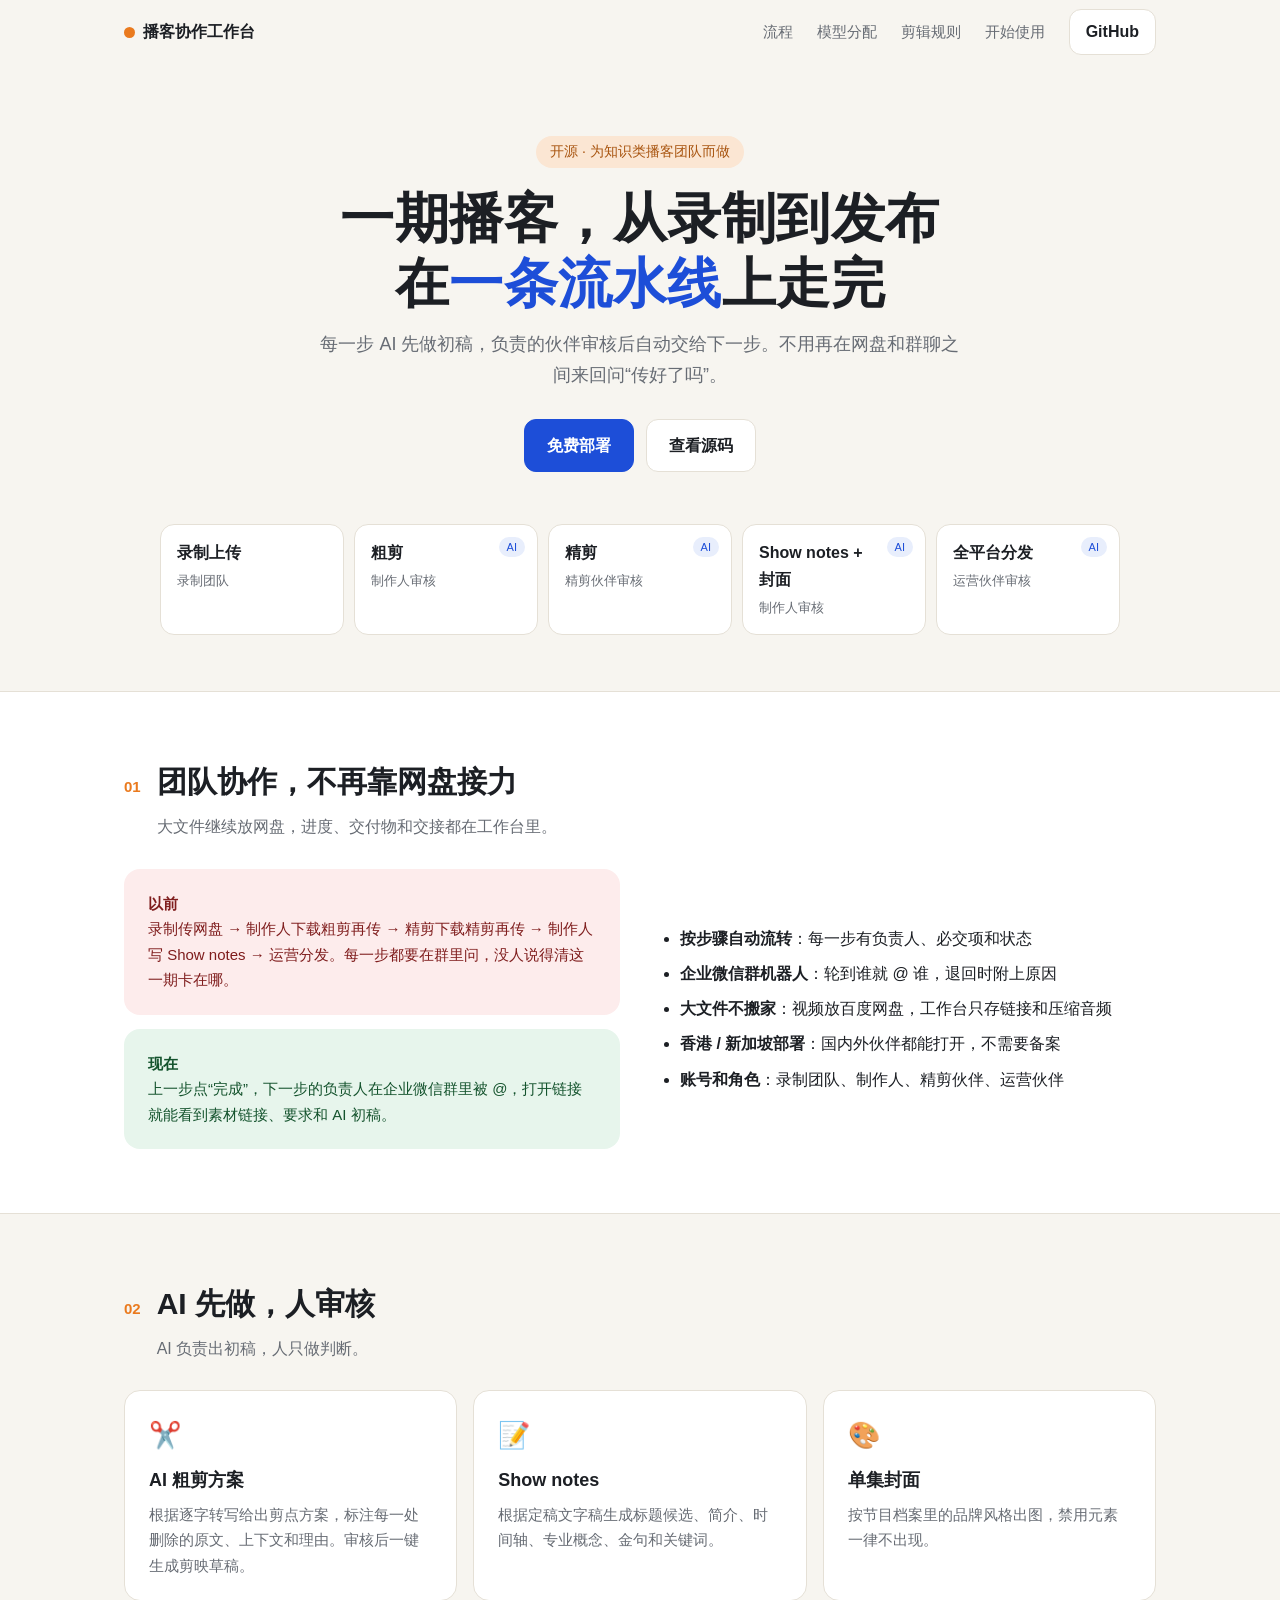
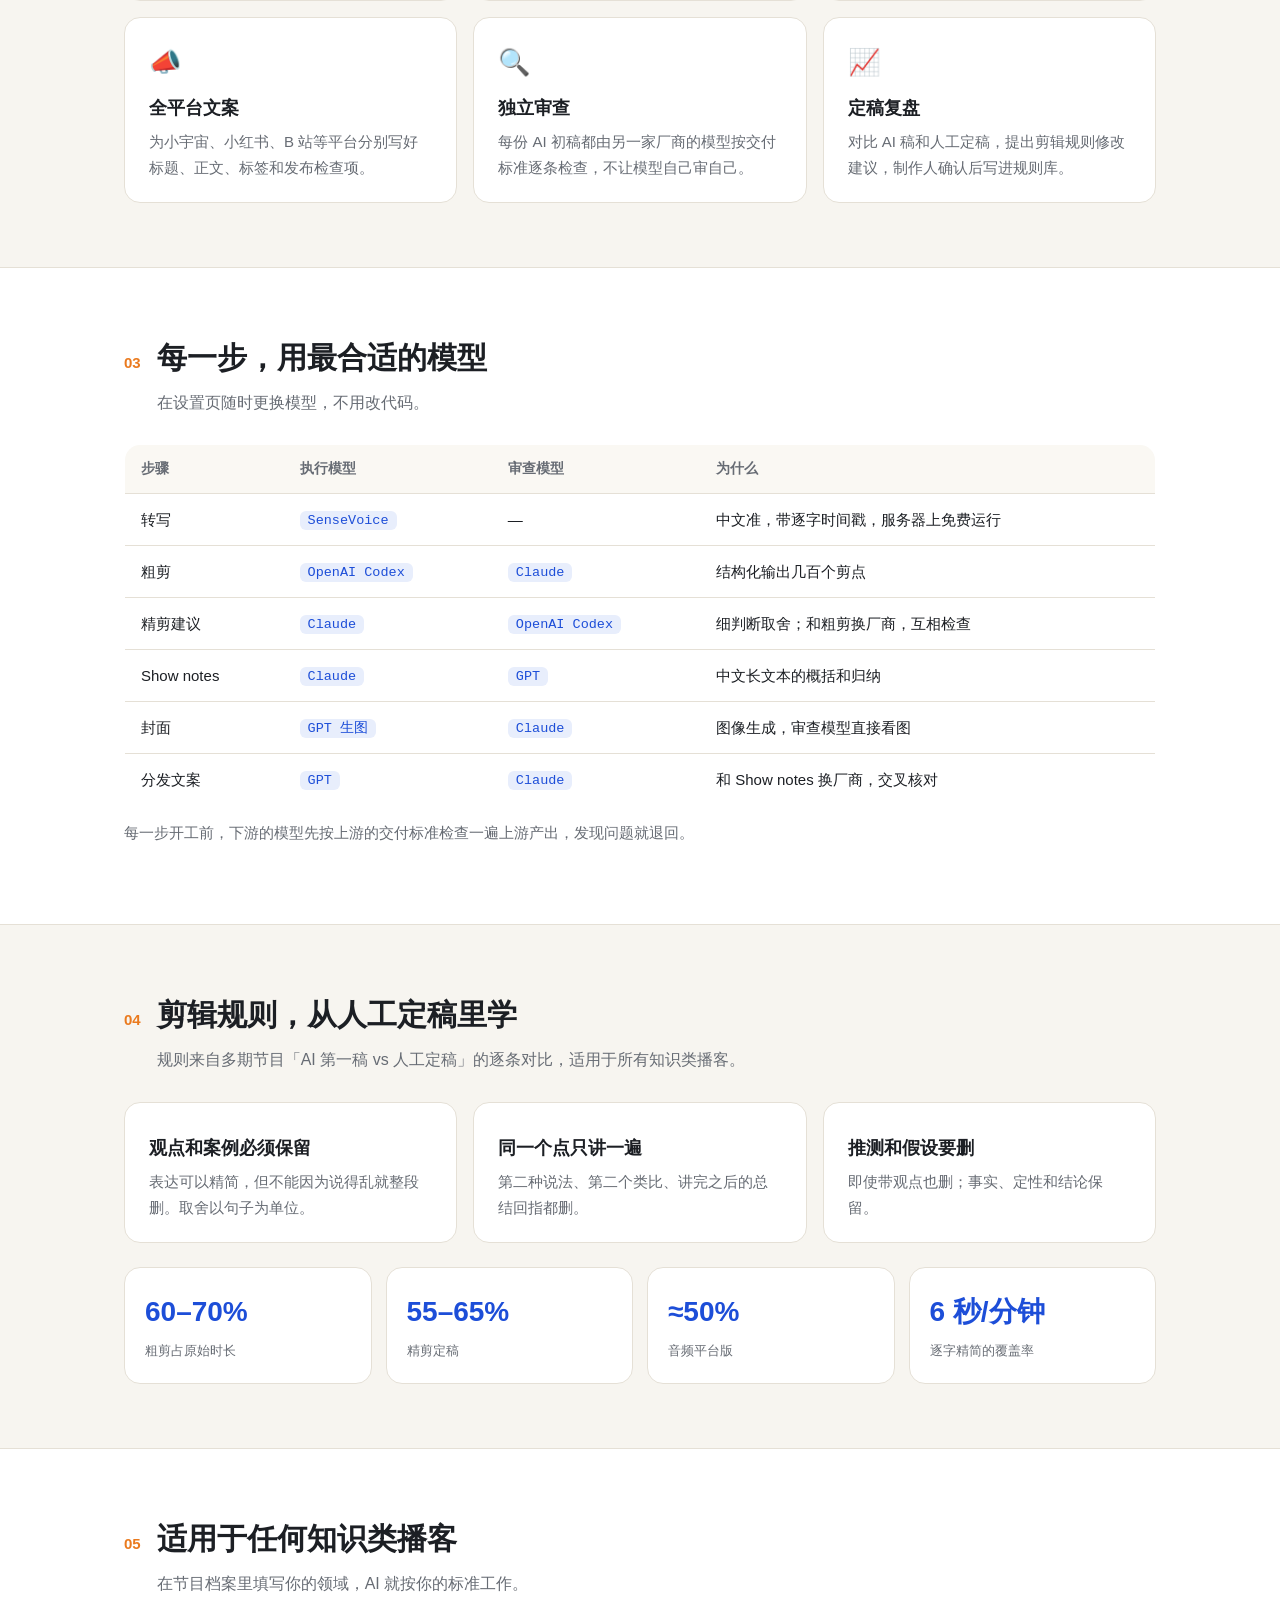
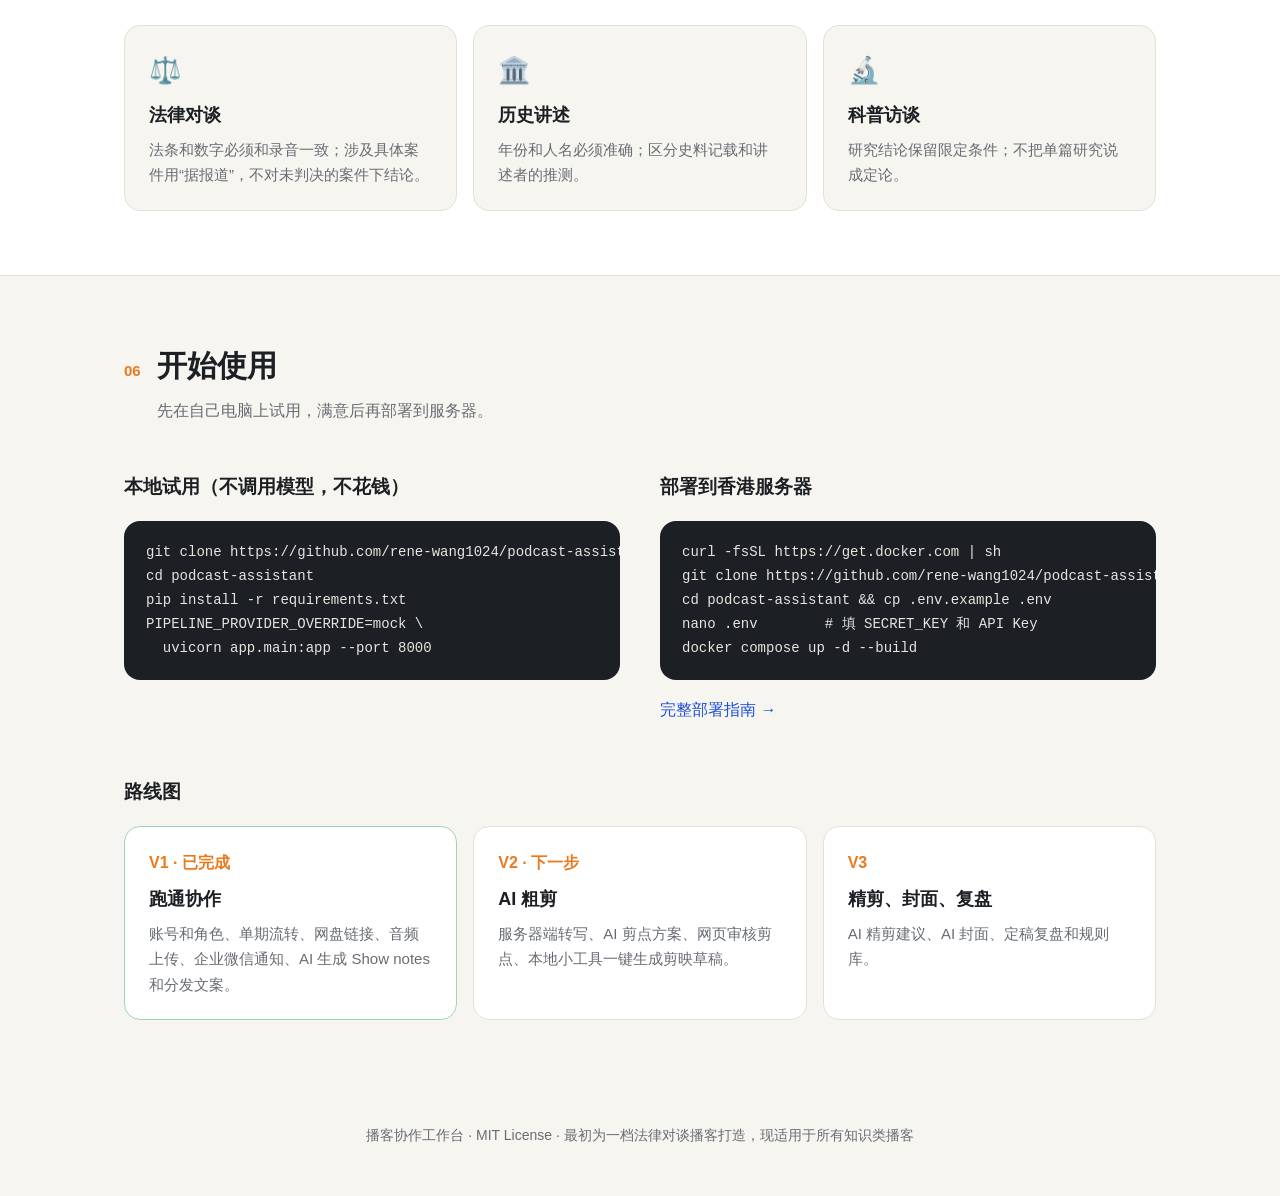
==== docs/index.html @ 6d626d07 "V1：知识类播客团队协作工作台 - 网页工作台（FastAPI + SQLite）：账号密码登录，四种角色   （录制团队、制作人、精剪伙伴、运营伙伴） - 一期节目按步骤自动流转：录制上传 → 粗剪" ====
<!doctype html>
<html lang="zh-CN">
<head>
<meta charset="utf-8">
<meta name="viewport" content="width=device-width, initial-scale=1">
<title>播客协作工作台 · 知识类播客从录制到发布的一条流水线</title>
<meta name="description" content="开源的播客团队协作工作台：录制、粗剪、精剪、Show notes、分发按步骤流转，每一步 AI 先做、人审核，不同步骤调用不同模型。">
<style>
  :root { --bg:#f7f5f0; --ink:#1c1f24; --muted:#676c74; --line:#e5e0d6; --brand:#1d4ed8; --accent:#ea7a1e; --card:#fff; }
  * { box-sizing:border-box; }
  body { margin:0; background:var(--bg); color:var(--ink); font:16px/1.7 -apple-system,BlinkMacSystemFont,"PingFang SC","Hiragino Sans GB","Microsoft YaHei","Noto Sans SC",sans-serif; }
  a { color:var(--brand); text-decoration:none; }
  .wrap { max-width:1080px; margin:0 auto; padding:0 24px; }
  nav { display:flex; align-items:center; gap:24px; height:64px; }
  nav .btn { padding:8px 16px; }
  nav .logo { font-weight:700; display:flex; gap:8px; align-items:center; color:var(--ink); }
  nav .logo i { width:11px; height:11px; border-radius:50%; background:var(--accent); display:inline-block; }
  nav .sp { flex:1; }
  nav a.l { color:var(--muted); font-size:15px; }
  .btn { display:inline-block; padding:12px 22px; border-radius:12px; font-weight:600; border:1px solid var(--line); background:var(--card); color:var(--ink); }
  .btn.p { background:var(--brand); border-color:var(--brand); color:#fff; }
  .hero { padding:72px 0 56px; text-align:center; }
  .hero .tag { display:inline-block; padding:4px 14px; border-radius:999px; background:#fbe6d3; color:#a8540f; font-size:14px; }
  .hero h1 { font-size:clamp(32px,5.4vw,54px); line-height:1.2; margin:18px 0 14px; letter-spacing:.5px; }
  .hero h1 em { font-style:normal; color:var(--brand); }
  .hero p { color:var(--muted); font-size:18px; max-width:640px; margin:0 auto 28px; }
  .hero .cta { display:flex; gap:12px; justify-content:center; flex-wrap:wrap; }
  .flow { display:flex; gap:10px; margin:52px auto 0; max-width:960px; flex-wrap:wrap; justify-content:center; }
  .flow div { flex:1; min-width:150px; padding-right:44px !important; background:var(--card); border:1px solid var(--line); border-radius:14px; padding:14px 16px; text-align:left; position:relative; }
  .flow div b { display:block; }
  .flow div small { color:var(--muted); }
  .flow div span { position:absolute; top:12px; right:12px; font-size:11px; padding:1px 8px; border-radius:999px; background:#e8eefc; color:var(--brand); }
  section { padding:64px 0; }
  section.alt { background:#fff; border-top:1px solid var(--line); border-bottom:1px solid var(--line); }
  .sh { display:flex; gap:16px; align-items:baseline; margin-bottom:28px; }
  .sh .n { font-size:15px; color:var(--accent); font-weight:700; }
  .sh h2 { font-size:30px; margin:0; }
  .sh p { margin:6px 0 0; color:var(--muted); }
  .cards { display:grid; grid-template-columns:repeat(auto-fill,minmax(300px,1fr)); gap:16px; }
  .card { background:var(--card); border:1px solid var(--line); border-radius:16px; padding:22px 24px; }
  section.alt .card { background:var(--bg); }
  .card .ic { font-size:26px; }
  .card h3 { margin:8px 0 6px; font-size:18px; }
  .card p { margin:0; color:var(--muted); font-size:15px; }
  .two { display:grid; grid-template-columns:1fr 1fr; gap:40px; align-items:center; }
  .two > * { min-width:0; }
  .two ul { padding-left:20px; margin:0; } .two li { margin:8px 0; }
  .before, .after { border-radius:16px; padding:22px 24px; font-size:15px; }
  .before { background:#fdecec; color:#7f1d1d; } .after { background:#e7f5ec; color:#14532d; margin-top:14px; }
  table { width:100%; border-collapse:collapse; background:var(--card); border-radius:16px; overflow:hidden; border:1px solid var(--line); font-size:15px; }
  th,td { padding:12px 16px; border-bottom:1px solid var(--line); text-align:left; }
  th { background:#faf8f3; color:var(--muted); font-weight:600; font-size:14px; }
  code, .m { font-family:ui-monospace,SFMono-Regular,Menlo,monospace; font-size:13.5px; }
  .m { background:#e8eefc; color:var(--brand); padding:2px 8px; border-radius:6px; white-space:nowrap; }
  .stat { display:grid; grid-template-columns:repeat(4,1fr); gap:14px; margin-top:24px; }
  .stat div { background:var(--card); border:1px solid var(--line); border-radius:16px; padding:20px; }
  .stat b { font-size:28px; display:block; color:var(--brand); }
  .stat small { color:var(--muted); }
  pre { background:#1c1f24; color:#e7e5df; padding:20px 22px; border-radius:16px; overflow:auto; font-size:14px; line-height:1.7; }
  .road { display:grid; grid-template-columns:repeat(3,1fr); gap:16px; }
  .road .card b { color:var(--accent); }
  .road .done { border-color:#9fd5b1; }
  footer { padding:40px 0 56px; color:var(--muted); font-size:14px; text-align:center; }
  @media (max-width:760px) { .two, .road { grid-template-columns:1fr; } .stat { grid-template-columns:1fr 1fr; } nav a.l { display:none; } }
</style>
</head>
<body>
<div class="wrap">
  <nav>
    <a class="logo" href="#"><i></i>播客协作工作台</a>
    <span class="sp"></span>
    <a class="l" href="#flow">流程</a><a class="l" href="#models">模型分配</a><a class="l" href="#rules">剪辑规则</a><a class="l" href="#start">开始使用</a>
    <a class="btn" href="https://github.com/rene-wang1024/podcast-assistant">GitHub</a>
  </nav>

  <header class="hero">
    <span class="tag">开源 · 为知识类播客团队而做</span>
    <h1>一期播客，从录制到发布<br>在<em>一条流水线</em>上走完</h1>
    <p>每一步 AI 先做初稿，负责的伙伴审核后自动交给下一步。不用再在网盘和群聊之间来回问“传好了吗”。</p>
    <div class="cta"><a class="btn p" href="#start">免费部署</a><a class="btn" href="https://github.com/rene-wang1024/podcast-assistant">查看源码</a></div>
    <div class="flow" id="flow">
      <div><b>录制上传</b><small>录制团队</small></div>
      <div><span>AI</span><b>粗剪</b><small>制作人审核</small></div>
      <div><span>AI</span><b>精剪</b><small>精剪伙伴审核</small></div>
      <div><span>AI</span><b>Show notes + 封面</b><small>制作人审核</small></div>
      <div><span>AI</span><b>全平台分发</b><small>运营伙伴审核</small></div>
    </div>
  </header>
</div>

<section class="alt"><div class="wrap">
  <div class="sh"><span class="n">01</span><div><h2>团队协作，不再靠网盘接力</h2><p>大文件继续放网盘，进度、交付物和交接都在工作台里。</p></div></div>
  <div class="two">
    <div>
      <div class="before"><b>以前</b><br>录制传网盘 → 制作人下载粗剪再传 → 精剪下载精剪再传 → 制作人写 Show notes → 运营分发。每一步都要在群里问，没人说得清这一期卡在哪。</div>
      <div class="after"><b>现在</b><br>上一步点“完成”，下一步的负责人在企业微信群里被 @，打开链接就能看到素材链接、要求和 AI 初稿。</div>
    </div>
    <ul>
      <li><b>按步骤自动流转</b>：每一步有负责人、必交项和状态</li>
      <li><b>企业微信群机器人</b>：轮到谁就 @ 谁，退回时附上原因</li>
      <li><b>大文件不搬家</b>：视频放百度网盘，工作台只存链接和压缩音频</li>
      <li><b>香港 / 新加坡部署</b>：国内外伙伴都能打开，不需要备案</li>
      <li><b>账号和角色</b>：录制团队、制作人、精剪伙伴、运营伙伴</li>
    </ul>
  </div>
</div></section>

<section><div class="wrap">
  <div class="sh"><span class="n">02</span><div><h2>AI 先做，人审核</h2><p>AI 负责出初稿，人只做判断。</p></div></div>
  <div class="cards">
    <div class="card"><div class="ic">✂️</div><h3>AI 粗剪方案</h3><p>根据逐字转写给出剪点方案，标注每一处删除的原文、上下文和理由。审核后一键生成剪映草稿。</p></div>
    <div class="card"><div class="ic">📝</div><h3>Show notes</h3><p>根据定稿文字稿生成标题候选、简介、时间轴、专业概念、金句和关键词。</p></div>
    <div class="card"><div class="ic">🎨</div><h3>单集封面</h3><p>按节目档案里的品牌风格出图，禁用元素一律不出现。</p></div>
    <div class="card"><div class="ic">📣</div><h3>全平台文案</h3><p>为小宇宙、小红书、B 站等平台分别写好标题、正文、标签和发布检查项。</p></div>
    <div class="card"><div class="ic">🔍</div><h3>独立审查</h3><p>每份 AI 初稿都由另一家厂商的模型按交付标准逐条检查，不让模型自己审自己。</p></div>
    <div class="card"><div class="ic">📈</div><h3>定稿复盘</h3><p>对比 AI 稿和人工定稿，提出剪辑规则修改建议，制作人确认后写进规则库。</p></div>
  </div>
</div></section>

<section class="alt" id="models"><div class="wrap">
  <div class="sh"><span class="n">03</span><div><h2>每一步，用最合适的模型</h2><p>在设置页随时更换模型，不用改代码。</p></div></div>
  <table>
    <tr><th>步骤</th><th>执行模型</th><th>审查模型</th><th>为什么</th></tr>
    <tr><td>转写</td><td><span class="m">SenseVoice</span></td><td>—</td><td>中文准，带逐字时间戳，服务器上免费运行</td></tr>
    <tr><td>粗剪</td><td><span class="m">OpenAI Codex</span></td><td><span class="m">Claude</span></td><td>结构化输出几百个剪点</td></tr>
    <tr><td>精剪建议</td><td><span class="m">Claude</span></td><td><span class="m">OpenAI Codex</span></td><td>细判断取舍；和粗剪换厂商，互相检查</td></tr>
    <tr><td>Show notes</td><td><span class="m">Claude</span></td><td><span class="m">GPT</span></td><td>中文长文本的概括和归纳</td></tr>
    <tr><td>封面</td><td><span class="m">GPT 生图</span></td><td><span class="m">Claude</span></td><td>图像生成，审查模型直接看图</td></tr>
    <tr><td>分发文案</td><td><span class="m">GPT</span></td><td><span class="m">Claude</span></td><td>和 Show notes 换厂商，交叉核对</td></tr>
  </table>
  <p style="color:var(--muted);font-size:15px;margin-top:14px">每一步开工前，下游的模型先按上游的交付标准检查一遍上游产出，发现问题就退回。</p>
</div></section>

<section id="rules"><div class="wrap">
  <div class="sh"><span class="n">04</span><div><h2>剪辑规则，从人工定稿里学</h2><p>规则来自多期节目「AI 第一稿 vs 人工定稿」的逐条对比，适用于所有知识类播客。</p></div></div>
  <div class="cards">
    <div class="card"><h3>观点和案例必须保留</h3><p>表达可以精简，但不能因为说得乱就整段删。取舍以句子为单位。</p></div>
    <div class="card"><h3>同一个点只讲一遍</h3><p>第二种说法、第二个类比、讲完之后的总结回指都删。</p></div>
    <div class="card"><h3>推测和假设要删</h3><p>即使带观点也删；事实、定性和结论保留。</p></div>
  </div>
  <div class="stat">
    <div><b>60–70%</b><small>粗剪占原始时长</small></div>
    <div><b>55–65%</b><small>精剪定稿</small></div>
    <div><b>≈50%</b><small>音频平台版</small></div>
    <div><b>6 秒/分钟</b><small>逐字精简的覆盖率</small></div>
  </div>
</div></section>

<section class="alt"><div class="wrap">
  <div class="sh"><span class="n">05</span><div><h2>适用于任何知识类播客</h2><p>在节目档案里填写你的领域，AI 就按你的标准工作。</p></div></div>
  <div class="cards">
    <div class="card"><div class="ic">⚖️</div><h3>法律对谈</h3><p>法条和数字必须和录音一致；涉及具体案件用“据报道”，不对未判决的案件下结论。</p></div>
    <div class="card"><div class="ic">🏛️</div><h3>历史讲述</h3><p>年份和人名必须准确；区分史料记载和讲述者的推测。</p></div>
    <div class="card"><div class="ic">🔬</div><h3>科普访谈</h3><p>研究结论保留限定条件；不把单篇研究说成定论。</p></div>
  </div>
</div></section>

<section id="start"><div class="wrap">
  <div class="sh"><span class="n">06</span><div><h2>开始使用</h2><p>先在自己电脑上试用，满意后再部署到服务器。</p></div></div>
  <div class="two" style="align-items:start">
    <div><h3>本地试用（不调用模型，不花钱）</h3>
<pre>git clone https://github.com/rene-wang1024/podcast-assistant.git
cd podcast-assistant
pip install -r requirements.txt
PIPELINE_PROVIDER_OVERRIDE=mock \
  uvicorn app.main:app --port 8000</pre></div>
    <div><h3>部署到香港服务器</h3>
<pre>curl -fsSL https://get.docker.com | sh
git clone https://github.com/rene-wang1024/podcast-assistant.git
cd podcast-assistant && cp .env.example .env
nano .env        # 填 SECRET_KEY 和 API Key
docker compose up -d --build</pre>
      <p><a href="https://github.com/rene-wang1024/podcast-assistant/blob/main/docs/deploy.md">完整部署指南 →</a></p></div>
  </div>
  <h3 style="margin-top:36px">路线图</h3>
  <div class="road">
    <div class="card done"><b>V1 · 已完成</b><h3>跑通协作</h3><p>账号和角色、单期流转、网盘链接、音频上传、企业微信通知、AI 生成 Show notes 和分发文案。</p></div>
    <div class="card"><b>V2 · 下一步</b><h3>AI 粗剪</h3><p>服务器端转写、AI 剪点方案、网页审核剪点、本地小工具一键生成剪映草稿。</p></div>
    <div class="card"><b>V3</b><h3>精剪、封面、复盘</h3><p>AI 精剪建议、AI 封面、定稿复盘和规则库。</p></div>
  </div>
</div></section>

<footer><div class="wrap">播客协作工作台 · MIT License · 最初为一档法律对谈播客打造，现适用于所有知识类播客</div></footer>
</body>
</html>
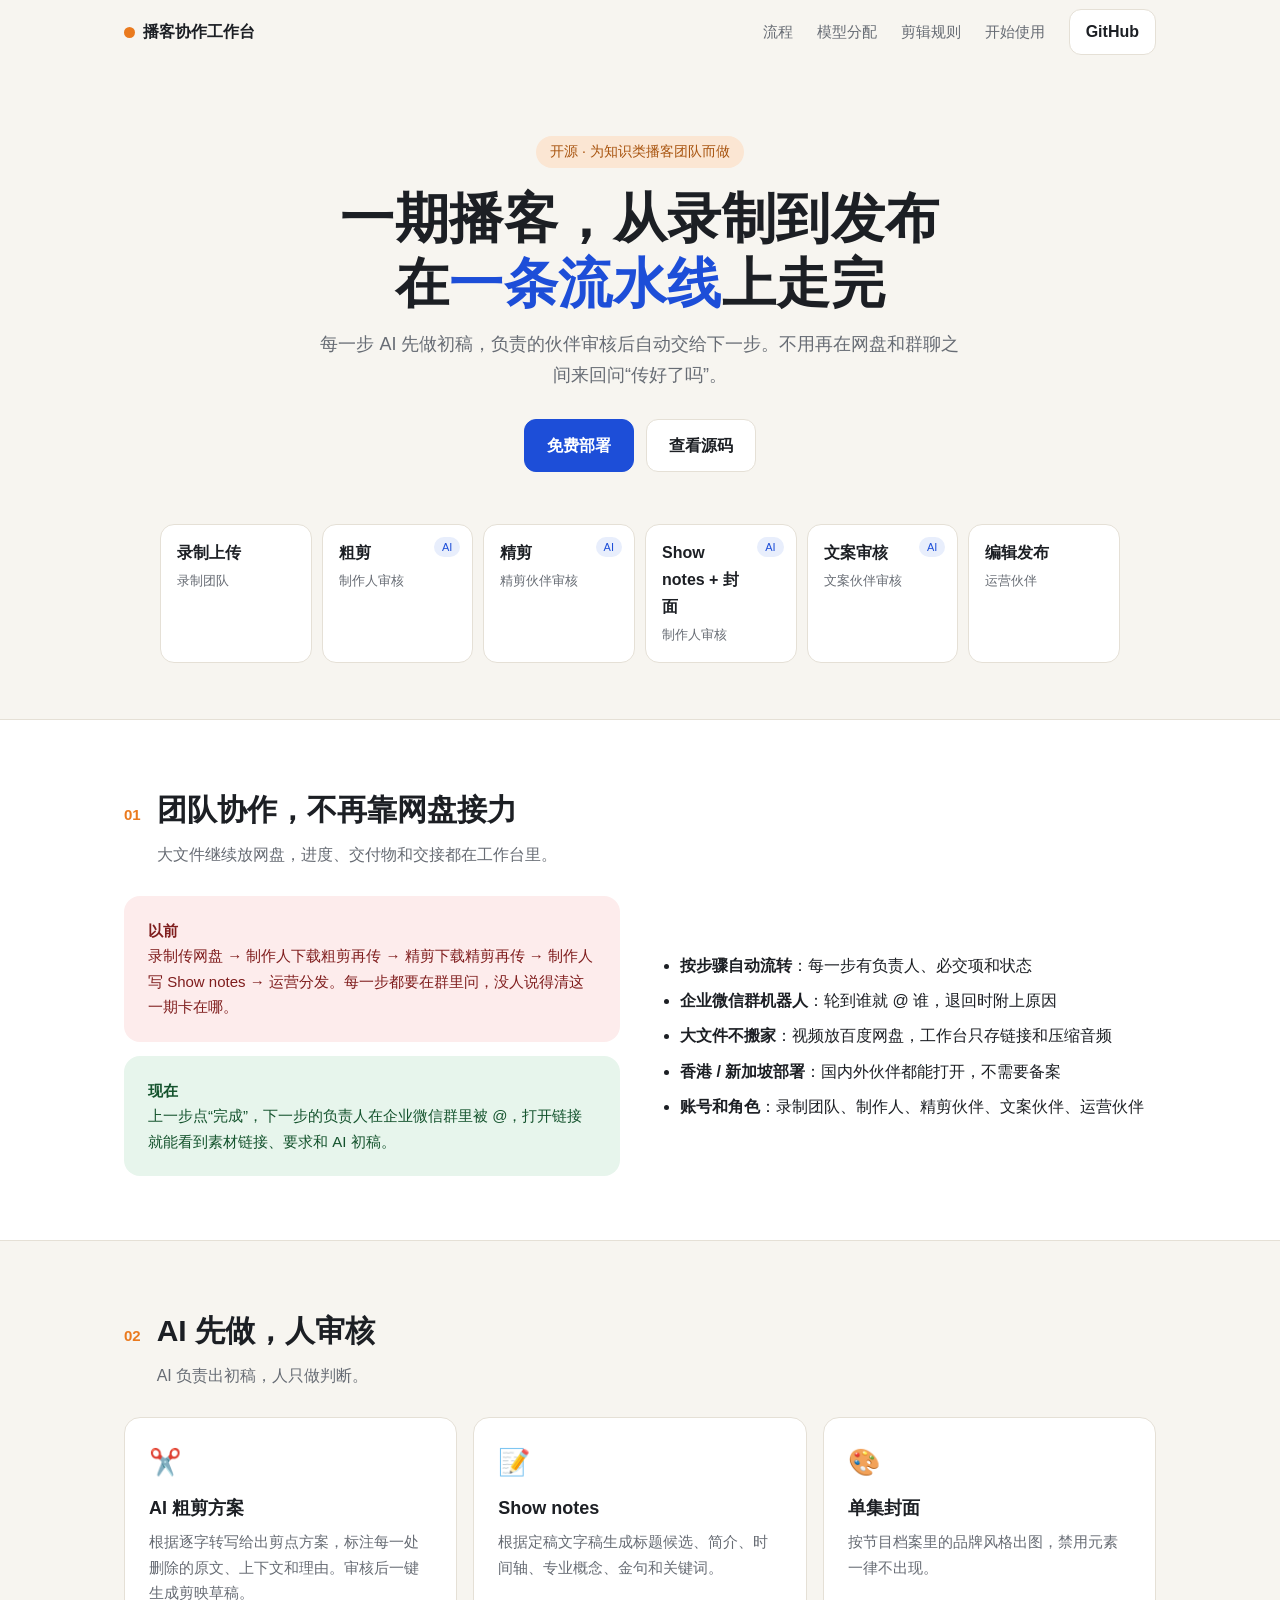
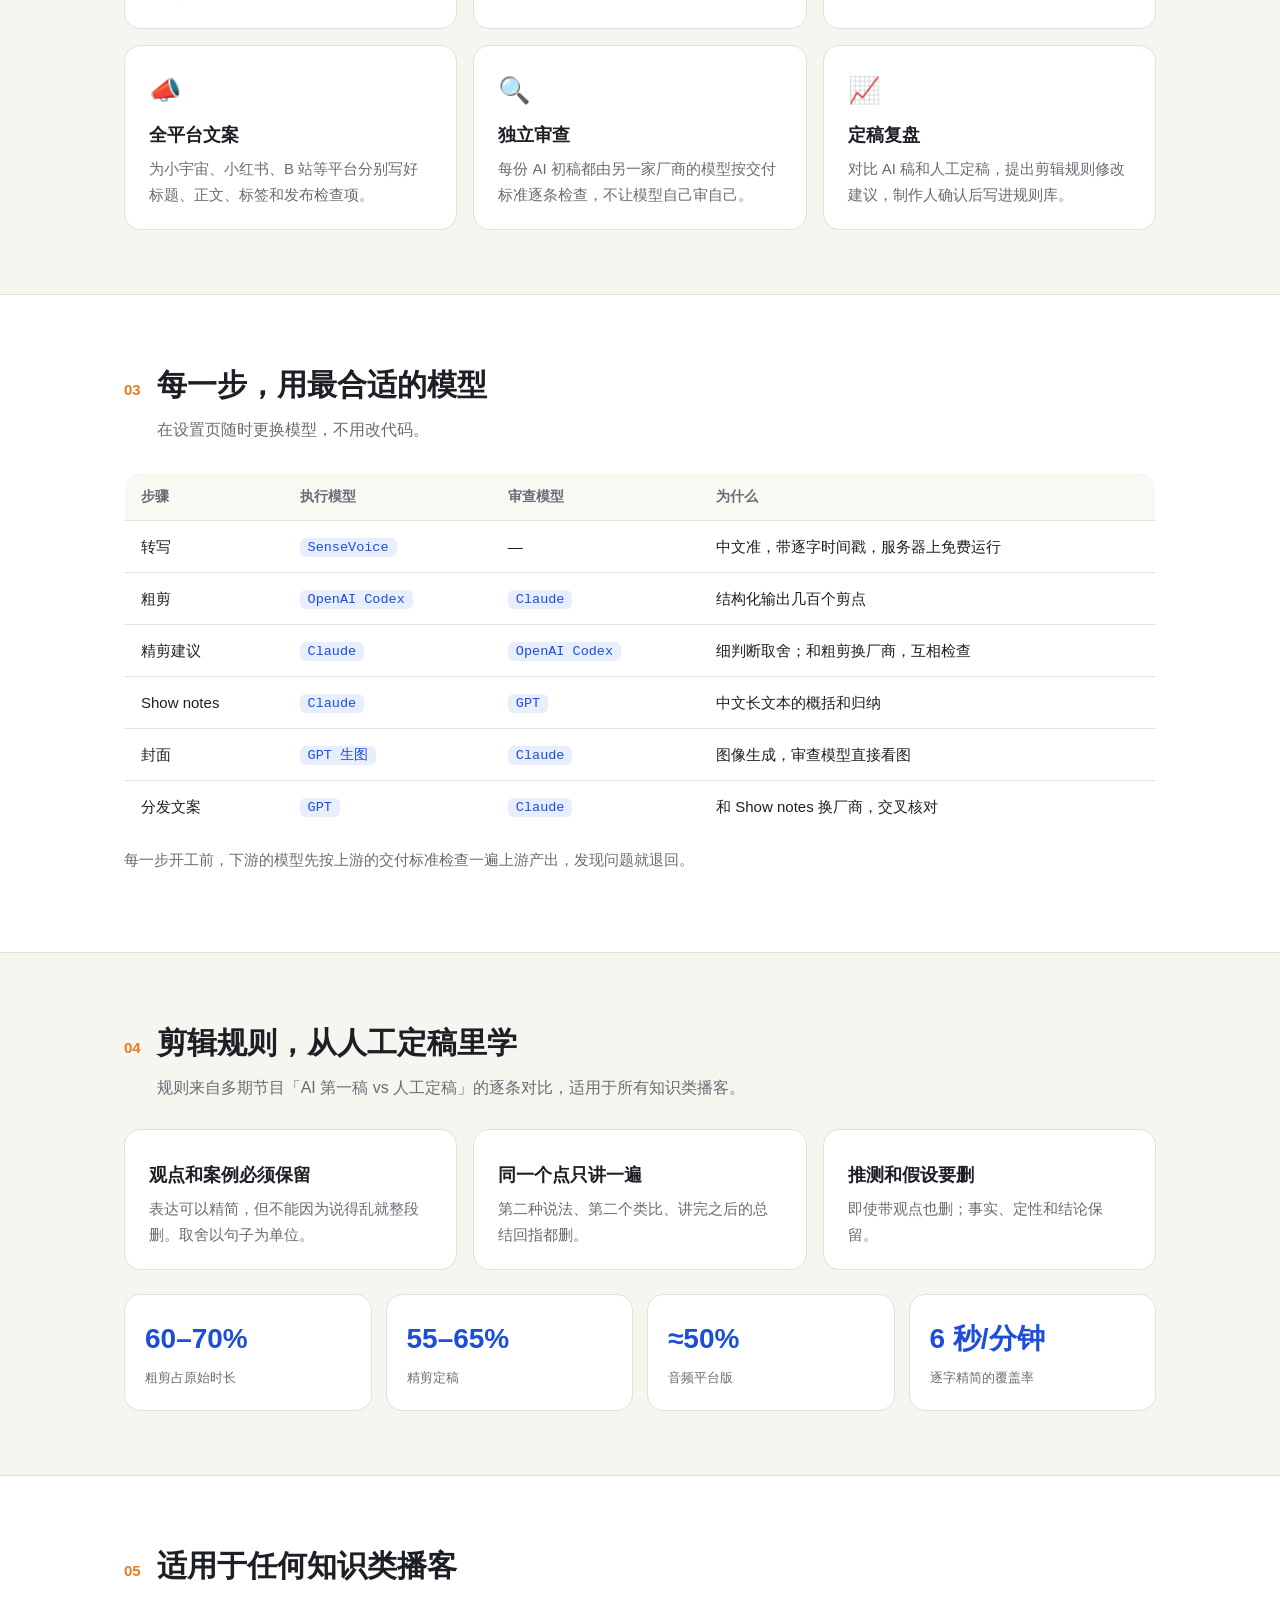
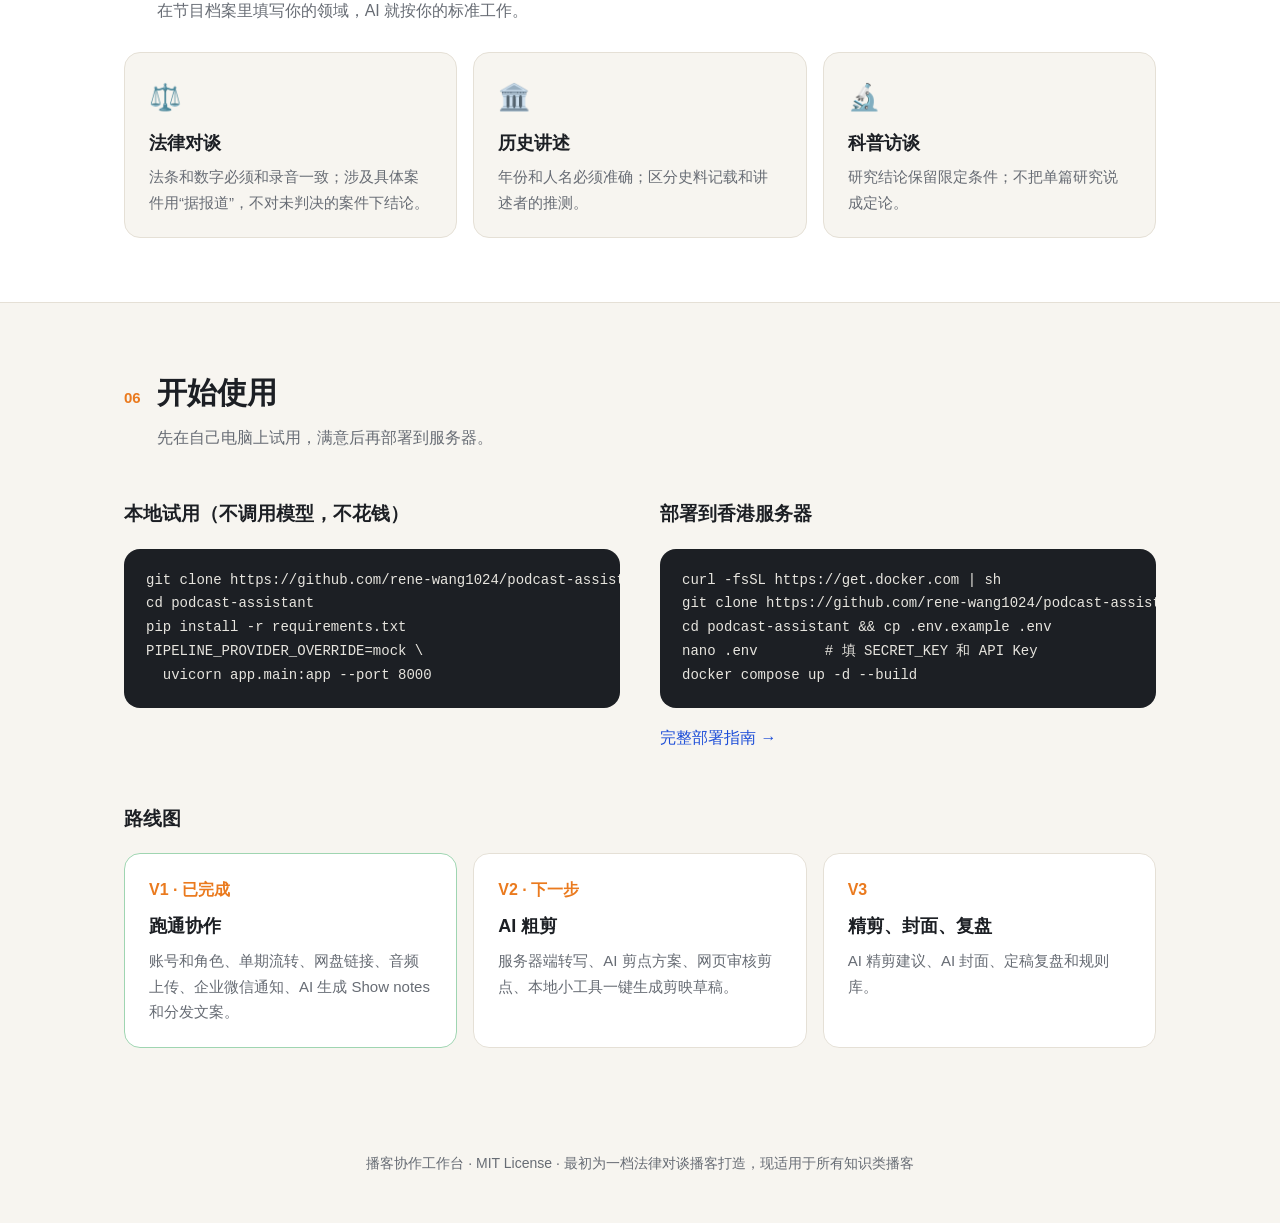
==== commit 509b220a: "新增文案伙伴角色，分发拆成「文案审核」和「编辑发布」两步 - AI 生成各平台文案 → 文案伙伴审核内容 → 运营伙伴在各平台编辑发布并填回链接 - 默认分发平台改为：小宇宙、Apple Podcas" ====
--- a/docs/index.html
+++ b/docs/index.html
@@ -83,7 +83,8 @@
       <div><span>AI</span><b>粗剪</b><small>制作人审核</small></div>
       <div><span>AI</span><b>精剪</b><small>精剪伙伴审核</small></div>
       <div><span>AI</span><b>Show notes + 封面</b><small>制作人审核</small></div>
-      <div><span>AI</span><b>全平台分发</b><small>运营伙伴审核</small></div>
+      <div><span>AI</span><b>文案审核</b><small>文案伙伴审核</small></div>
+      <div><b>编辑发布</b><small>运营伙伴</small></div>
     </div>
   </header>
 </div>
@@ -100,7 +101,7 @@
       <li><b>企业微信群机器人</b>：轮到谁就 @ 谁，退回时附上原因</li>
       <li><b>大文件不搬家</b>：视频放百度网盘，工作台只存链接和压缩音频</li>
       <li><b>香港 / 新加坡部署</b>：国内外伙伴都能打开，不需要备案</li>
-      <li><b>账号和角色</b>：录制团队、制作人、精剪伙伴、运营伙伴</li>
+      <li><b>账号和角色</b>：录制团队、制作人、精剪伙伴、文案伙伴、运营伙伴</li>
     </ul>
   </div>
 </div></section>
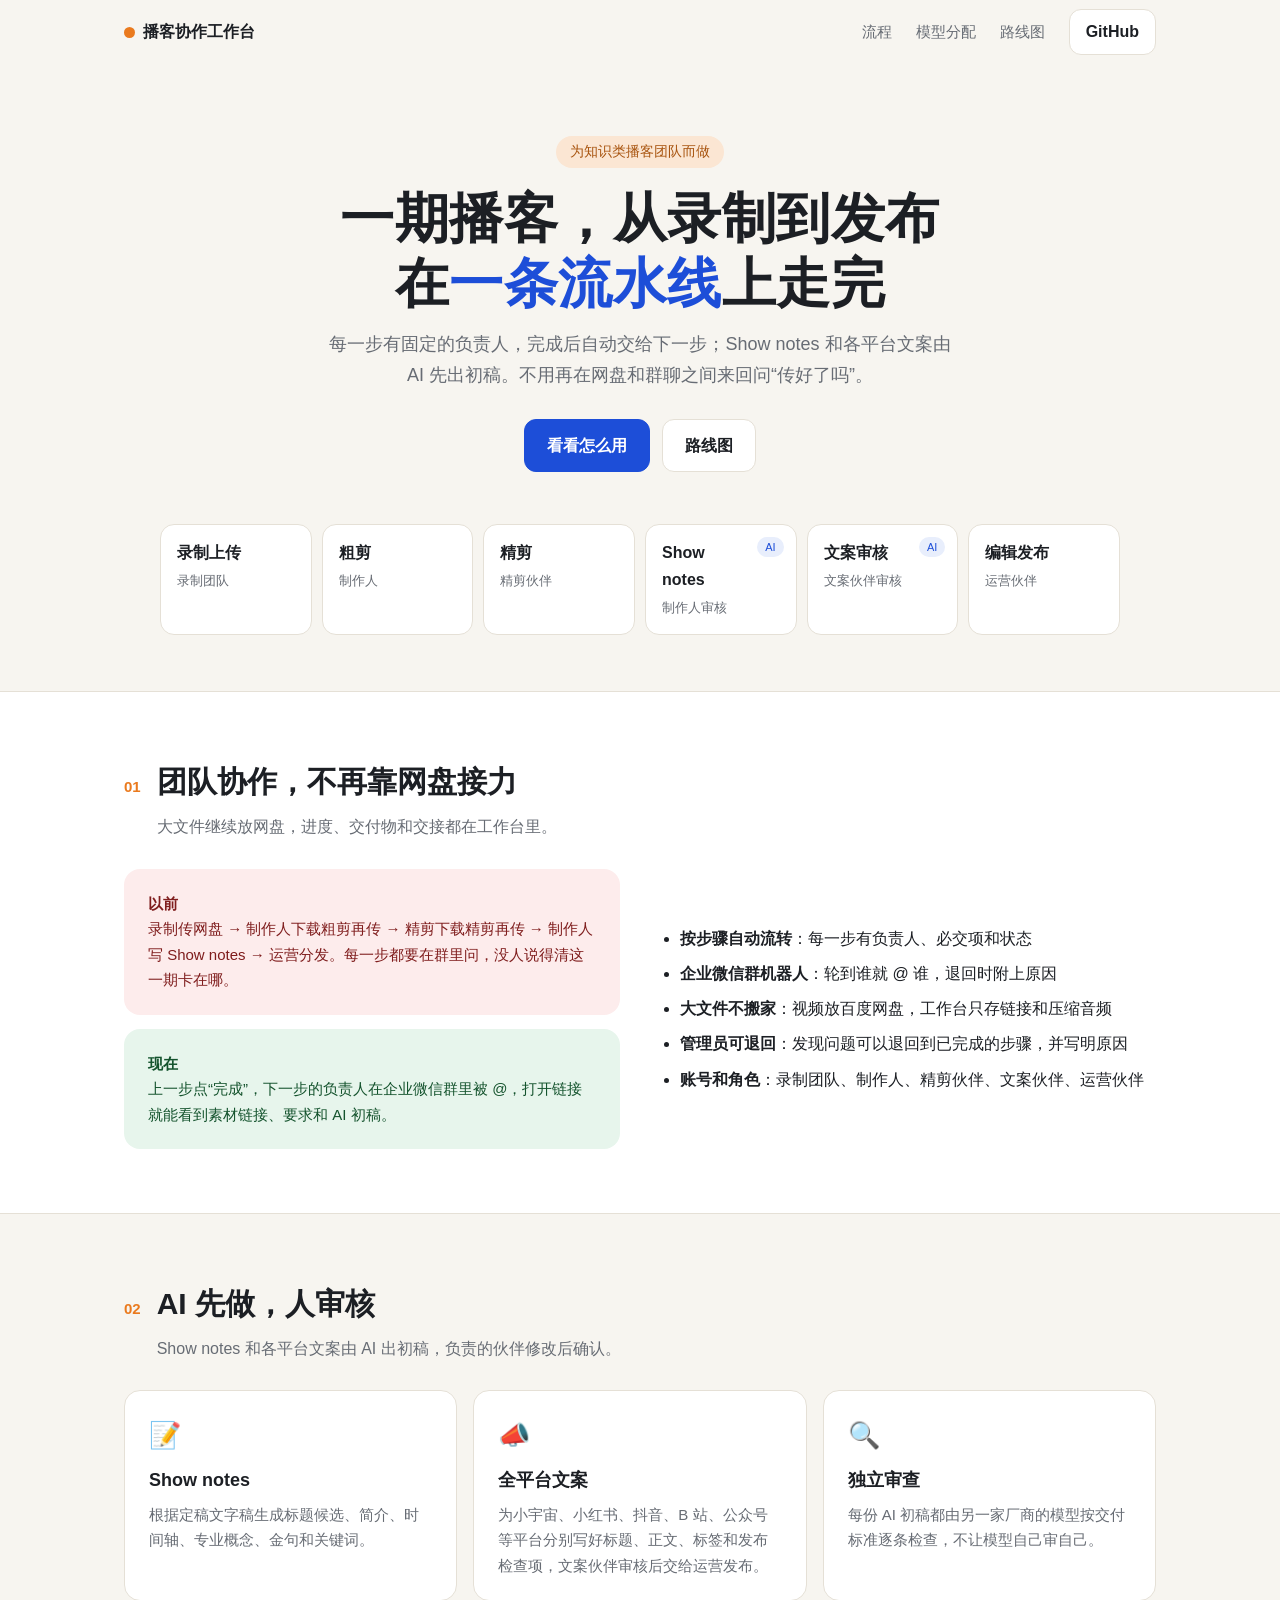
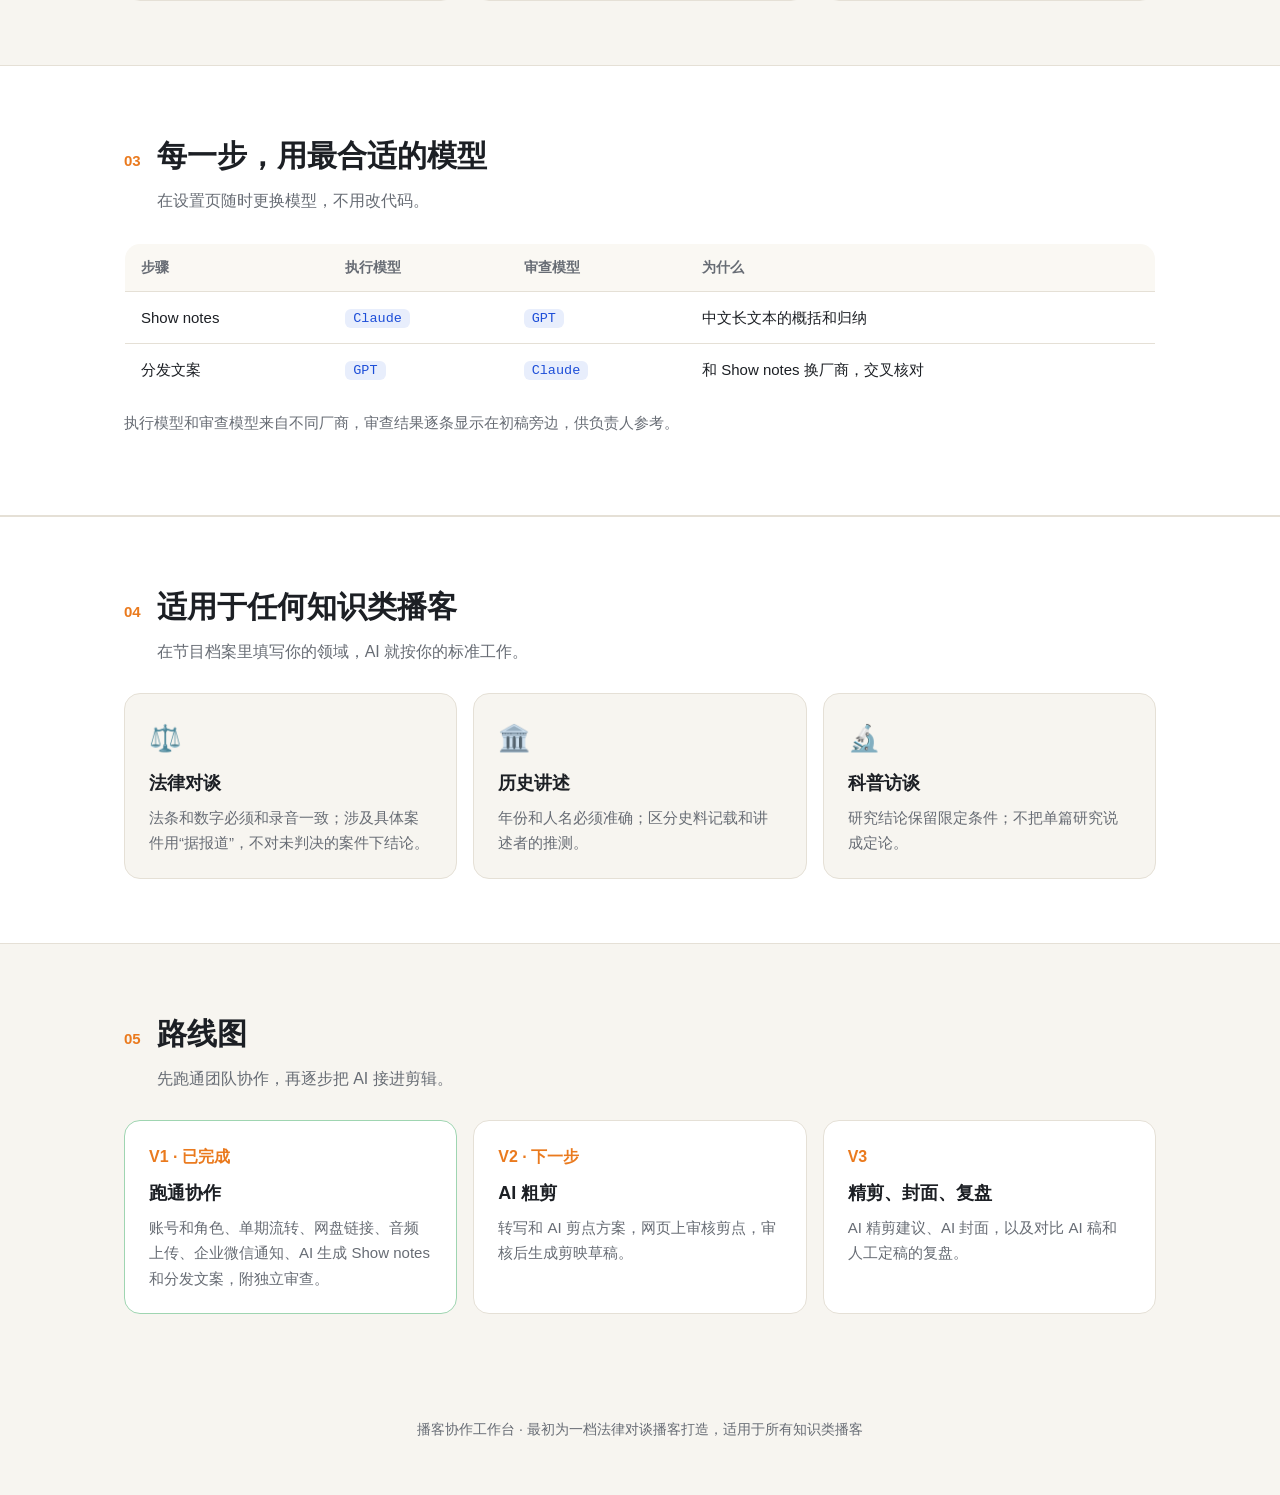
==== commit 69520501: "介绍页只保留 V1 已有功能：删除部署教程和未上线功能，路线图单独成节 Co-Authored-By: Claude Opus 5.5 <noreply@anthropic.com> Claude-S" ====
--- a/docs/index.html
+++ b/docs/index.html
@@ -4,7 +4,7 @@
 <meta charset="utf-8">
 <meta name="viewport" content="width=device-width, initial-scale=1">
 <title>播客协作工作台 · 知识类播客从录制到发布的一条流水线</title>
-<meta name="description" content="开源的播客团队协作工作台：录制、粗剪、精剪、Show notes、分发按步骤流转，每一步 AI 先做、人审核，不同步骤调用不同模型。">
+<meta name="description" content="播客团队协作工作台：录制、粗剪、精剪、Show notes、文案审核、发布按步骤流转，AI 先出初稿，负责的伙伴审核。">
 <style>
   :root { --bg:#f7f5f0; --ink:#1c1f24; --muted:#676c74; --line:#e5e0d6; --brand:#1d4ed8; --accent:#ea7a1e; --card:#fff; }
   * { box-sizing:border-box; }
@@ -69,27 +69,27 @@
   <nav>
     <a class="logo" href="#"><i></i>播客协作工作台</a>
     <span class="sp"></span>
-    <a class="l" href="#flow">流程</a><a class="l" href="#models">模型分配</a><a class="l" href="#rules">剪辑规则</a><a class="l" href="#start">开始使用</a>
+    <a class="l" href="#flow">流程</a><a class="l" href="#models">模型分配</a><a class="l" href="#roadmap">路线图</a>
     <a class="btn" href="https://github.com/rene-wang1024/podcast-assistant">GitHub</a>
   </nav>
 
   <header class="hero">
-    <span class="tag">开源 · 为知识类播客团队而做</span>
+    <span class="tag">为知识类播客团队而做</span>
     <h1>一期播客，从录制到发布<br>在<em>一条流水线</em>上走完</h1>
-    <p>每一步 AI 先做初稿，负责的伙伴审核后自动交给下一步。不用再在网盘和群聊之间来回问“传好了吗”。</p>
-    <div class="cta"><a class="btn p" href="#start">免费部署</a><a class="btn" href="https://github.com/rene-wang1024/podcast-assistant">查看源码</a></div>
+    <p>每一步有固定的负责人，完成后自动交给下一步；Show notes 和各平台文案由 AI 先出初稿。不用再在网盘和群聊之间来回问“传好了吗”。</p>
+    <div class="cta"><a class="btn p" href="#collab">看看怎么用</a><a class="btn" href="#roadmap">路线图</a></div>
     <div class="flow" id="flow">
       <div><b>录制上传</b><small>录制团队</small></div>
-      <div><span>AI</span><b>粗剪</b><small>制作人审核</small></div>
-      <div><span>AI</span><b>精剪</b><small>精剪伙伴审核</small></div>
-      <div><span>AI</span><b>Show notes + 封面</b><small>制作人审核</small></div>
+      <div><b>粗剪</b><small>制作人</small></div>
+      <div><b>精剪</b><small>精剪伙伴</small></div>
+      <div><span>AI</span><b>Show notes</b><small>制作人审核</small></div>
       <div><span>AI</span><b>文案审核</b><small>文案伙伴审核</small></div>
       <div><b>编辑发布</b><small>运营伙伴</small></div>
     </div>
   </header>
 </div>
 
-<section class="alt"><div class="wrap">
+<section class="alt" id="collab"><div class="wrap">
   <div class="sh"><span class="n">01</span><div><h2>团队协作，不再靠网盘接力</h2><p>大文件继续放网盘，进度、交付物和交接都在工作台里。</p></div></div>
   <div class="two">
     <div>
@@ -100,21 +100,18 @@
       <li><b>按步骤自动流转</b>：每一步有负责人、必交项和状态</li>
       <li><b>企业微信群机器人</b>：轮到谁就 @ 谁，退回时附上原因</li>
       <li><b>大文件不搬家</b>：视频放百度网盘，工作台只存链接和压缩音频</li>
-      <li><b>香港 / 新加坡部署</b>：国内外伙伴都能打开，不需要备案</li>
+      <li><b>管理员可退回</b>：发现问题可以退回到已完成的步骤，并写明原因</li>
       <li><b>账号和角色</b>：录制团队、制作人、精剪伙伴、文案伙伴、运营伙伴</li>
     </ul>
   </div>
 </div></section>
 
 <section><div class="wrap">
-  <div class="sh"><span class="n">02</span><div><h2>AI 先做，人审核</h2><p>AI 负责出初稿，人只做判断。</p></div></div>
+  <div class="sh"><span class="n">02</span><div><h2>AI 先做，人审核</h2><p>Show notes 和各平台文案由 AI 出初稿，负责的伙伴修改后确认。</p></div></div>
   <div class="cards">
-    <div class="card"><div class="ic">✂️</div><h3>AI 粗剪方案</h3><p>根据逐字转写给出剪点方案，标注每一处删除的原文、上下文和理由。审核后一键生成剪映草稿。</p></div>
     <div class="card"><div class="ic">📝</div><h3>Show notes</h3><p>根据定稿文字稿生成标题候选、简介、时间轴、专业概念、金句和关键词。</p></div>
-    <div class="card"><div class="ic">🎨</div><h3>单集封面</h3><p>按节目档案里的品牌风格出图，禁用元素一律不出现。</p></div>
-    <div class="card"><div class="ic">📣</div><h3>全平台文案</h3><p>为小宇宙、小红书、B 站等平台分别写好标题、正文、标签和发布检查项。</p></div>
+    <div class="card"><div class="ic">📣</div><h3>全平台文案</h3><p>为小宇宙、小红书、抖音、B 站、公众号等平台分别写好标题、正文、标签和发布检查项，文案伙伴审核后交给运营发布。</p></div>
     <div class="card"><div class="ic">🔍</div><h3>独立审查</h3><p>每份 AI 初稿都由另一家厂商的模型按交付标准逐条检查，不让模型自己审自己。</p></div>
-    <div class="card"><div class="ic">📈</div><h3>定稿复盘</h3><p>对比 AI 稿和人工定稿，提出剪辑规则修改建议，制作人确认后写进规则库。</p></div>
   </div>
 </div></section>
 
@@ -122,33 +119,14 @@
   <div class="sh"><span class="n">03</span><div><h2>每一步，用最合适的模型</h2><p>在设置页随时更换模型，不用改代码。</p></div></div>
   <table>
     <tr><th>步骤</th><th>执行模型</th><th>审查模型</th><th>为什么</th></tr>
-    <tr><td>转写</td><td><span class="m">SenseVoice</span></td><td>—</td><td>中文准，带逐字时间戳，服务器上免费运行</td></tr>
-    <tr><td>粗剪</td><td><span class="m">OpenAI Codex</span></td><td><span class="m">Claude</span></td><td>结构化输出几百个剪点</td></tr>
-    <tr><td>精剪建议</td><td><span class="m">Claude</span></td><td><span class="m">OpenAI Codex</span></td><td>细判断取舍；和粗剪换厂商，互相检查</td></tr>
     <tr><td>Show notes</td><td><span class="m">Claude</span></td><td><span class="m">GPT</span></td><td>中文长文本的概括和归纳</td></tr>
-    <tr><td>封面</td><td><span class="m">GPT 生图</span></td><td><span class="m">Claude</span></td><td>图像生成，审查模型直接看图</td></tr>
     <tr><td>分发文案</td><td><span class="m">GPT</span></td><td><span class="m">Claude</span></td><td>和 Show notes 换厂商，交叉核对</td></tr>
   </table>
-  <p style="color:var(--muted);font-size:15px;margin-top:14px">每一步开工前，下游的模型先按上游的交付标准检查一遍上游产出，发现问题就退回。</p>
-</div></section>
-
-<section id="rules"><div class="wrap">
-  <div class="sh"><span class="n">04</span><div><h2>剪辑规则，从人工定稿里学</h2><p>规则来自多期节目「AI 第一稿 vs 人工定稿」的逐条对比，适用于所有知识类播客。</p></div></div>
-  <div class="cards">
-    <div class="card"><h3>观点和案例必须保留</h3><p>表达可以精简，但不能因为说得乱就整段删。取舍以句子为单位。</p></div>
-    <div class="card"><h3>同一个点只讲一遍</h3><p>第二种说法、第二个类比、讲完之后的总结回指都删。</p></div>
-    <div class="card"><h3>推测和假设要删</h3><p>即使带观点也删；事实、定性和结论保留。</p></div>
-  </div>
-  <div class="stat">
-    <div><b>60–70%</b><small>粗剪占原始时长</small></div>
-    <div><b>55–65%</b><small>精剪定稿</small></div>
-    <div><b>≈50%</b><small>音频平台版</small></div>
-    <div><b>6 秒/分钟</b><small>逐字精简的覆盖率</small></div>
-  </div>
+  <p style="color:var(--muted);font-size:15px;margin-top:14px">执行模型和审查模型来自不同厂商，审查结果逐条显示在初稿旁边，供负责人参考。</p>
 </div></section>
 
 <section class="alt"><div class="wrap">
-  <div class="sh"><span class="n">05</span><div><h2>适用于任何知识类播客</h2><p>在节目档案里填写你的领域，AI 就按你的标准工作。</p></div></div>
+  <div class="sh"><span class="n">04</span><div><h2>适用于任何知识类播客</h2><p>在节目档案里填写你的领域，AI 就按你的标准工作。</p></div></div>
   <div class="cards">
     <div class="card"><div class="ic">⚖️</div><h3>法律对谈</h3><p>法条和数字必须和录音一致；涉及具体案件用“据报道”，不对未判决的案件下结论。</p></div>
     <div class="card"><div class="ic">🏛️</div><h3>历史讲述</h3><p>年份和人名必须准确；区分史料记载和讲述者的推测。</p></div>
@@ -156,31 +134,15 @@
   </div>
 </div></section>
 
-<section id="start"><div class="wrap">
-  <div class="sh"><span class="n">06</span><div><h2>开始使用</h2><p>先在自己电脑上试用，满意后再部署到服务器。</p></div></div>
-  <div class="two" style="align-items:start">
-    <div><h3>本地试用（不调用模型，不花钱）</h3>
-<pre>git clone https://github.com/rene-wang1024/podcast-assistant.git
-cd podcast-assistant
-pip install -r requirements.txt
-PIPELINE_PROVIDER_OVERRIDE=mock \
-  uvicorn app.main:app --port 8000</pre></div>
-    <div><h3>部署到香港服务器</h3>
-<pre>curl -fsSL https://get.docker.com | sh
-git clone https://github.com/rene-wang1024/podcast-assistant.git
-cd podcast-assistant && cp .env.example .env
-nano .env        # 填 SECRET_KEY 和 API Key
-docker compose up -d --build</pre>
-      <p><a href="https://github.com/rene-wang1024/podcast-assistant/blob/main/docs/deploy.md">完整部署指南 →</a></p></div>
-  </div>
-  <h3 style="margin-top:36px">路线图</h3>
+<section id="roadmap"><div class="wrap">
+  <div class="sh"><span class="n">05</span><div><h2>路线图</h2><p>先跑通团队协作，再逐步把 AI 接进剪辑。</p></div></div>
   <div class="road">
-    <div class="card done"><b>V1 · 已完成</b><h3>跑通协作</h3><p>账号和角色、单期流转、网盘链接、音频上传、企业微信通知、AI 生成 Show notes 和分发文案。</p></div>
-    <div class="card"><b>V2 · 下一步</b><h3>AI 粗剪</h3><p>服务器端转写、AI 剪点方案、网页审核剪点、本地小工具一键生成剪映草稿。</p></div>
-    <div class="card"><b>V3</b><h3>精剪、封面、复盘</h3><p>AI 精剪建议、AI 封面、定稿复盘和规则库。</p></div>
+    <div class="card done"><b>V1 · 已完成</b><h3>跑通协作</h3><p>账号和角色、单期流转、网盘链接、音频上传、企业微信通知、AI 生成 Show notes 和分发文案，附独立审查。</p></div>
+    <div class="card"><b>V2 · 下一步</b><h3>AI 粗剪</h3><p>转写和 AI 剪点方案，网页上审核剪点，审核后生成剪映草稿。</p></div>
+    <div class="card"><b>V3</b><h3>精剪、封面、复盘</h3><p>AI 精剪建议、AI 封面，以及对比 AI 稿和人工定稿的复盘。</p></div>
   </div>
 </div></section>
 
-<footer><div class="wrap">播客协作工作台 · MIT License · 最初为一档法律对谈播客打造，现适用于所有知识类播客</div></footer>
+<footer><div class="wrap">播客协作工作台 · 最初为一档法律对谈播客打造，适用于所有知识类播客</div></footer>
 </body>
 </html>
